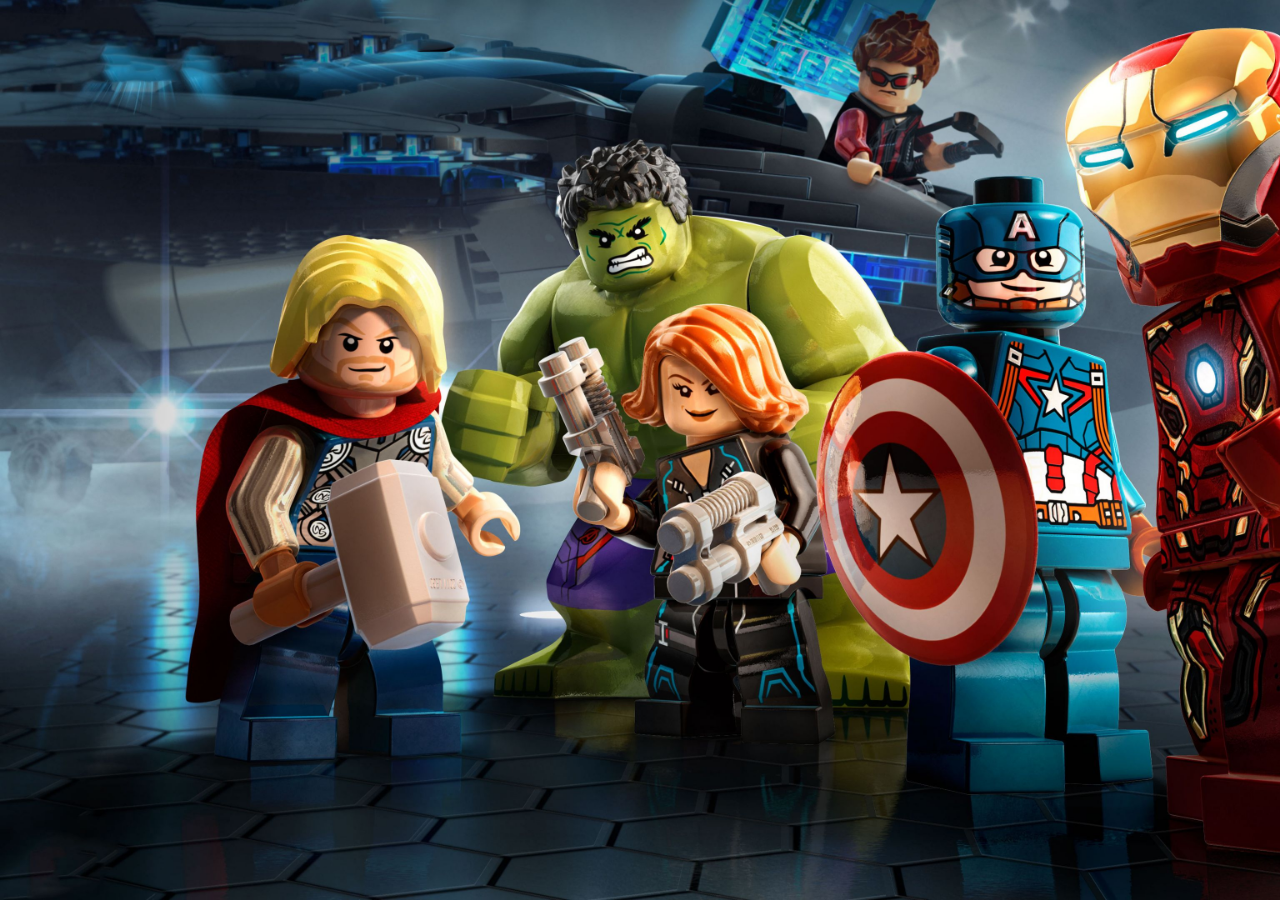
==== proyecto de html/DC.html @ f08a68bf "Add files via upload" ====
<!DOCTYPE html>
<html lang="en">
<head>
    <meta charset="UTF-8">
    <meta name="viewport" content="width=device-width, initial-scale=1.0">
    <title>DC</title>
        <style>
        body {   

            background-image: url("imagenes de proyecto/2iZC3k.jpg");
            background-size: cover;
            background-attachment: fixed;
            background-repeat: no-repeat;
            color: rgb(255, 0, 0);
            font-family: Arial, sans-serif;
            text-align: center;
        }
    </style>
</head>
<body>
    </body>
</html>
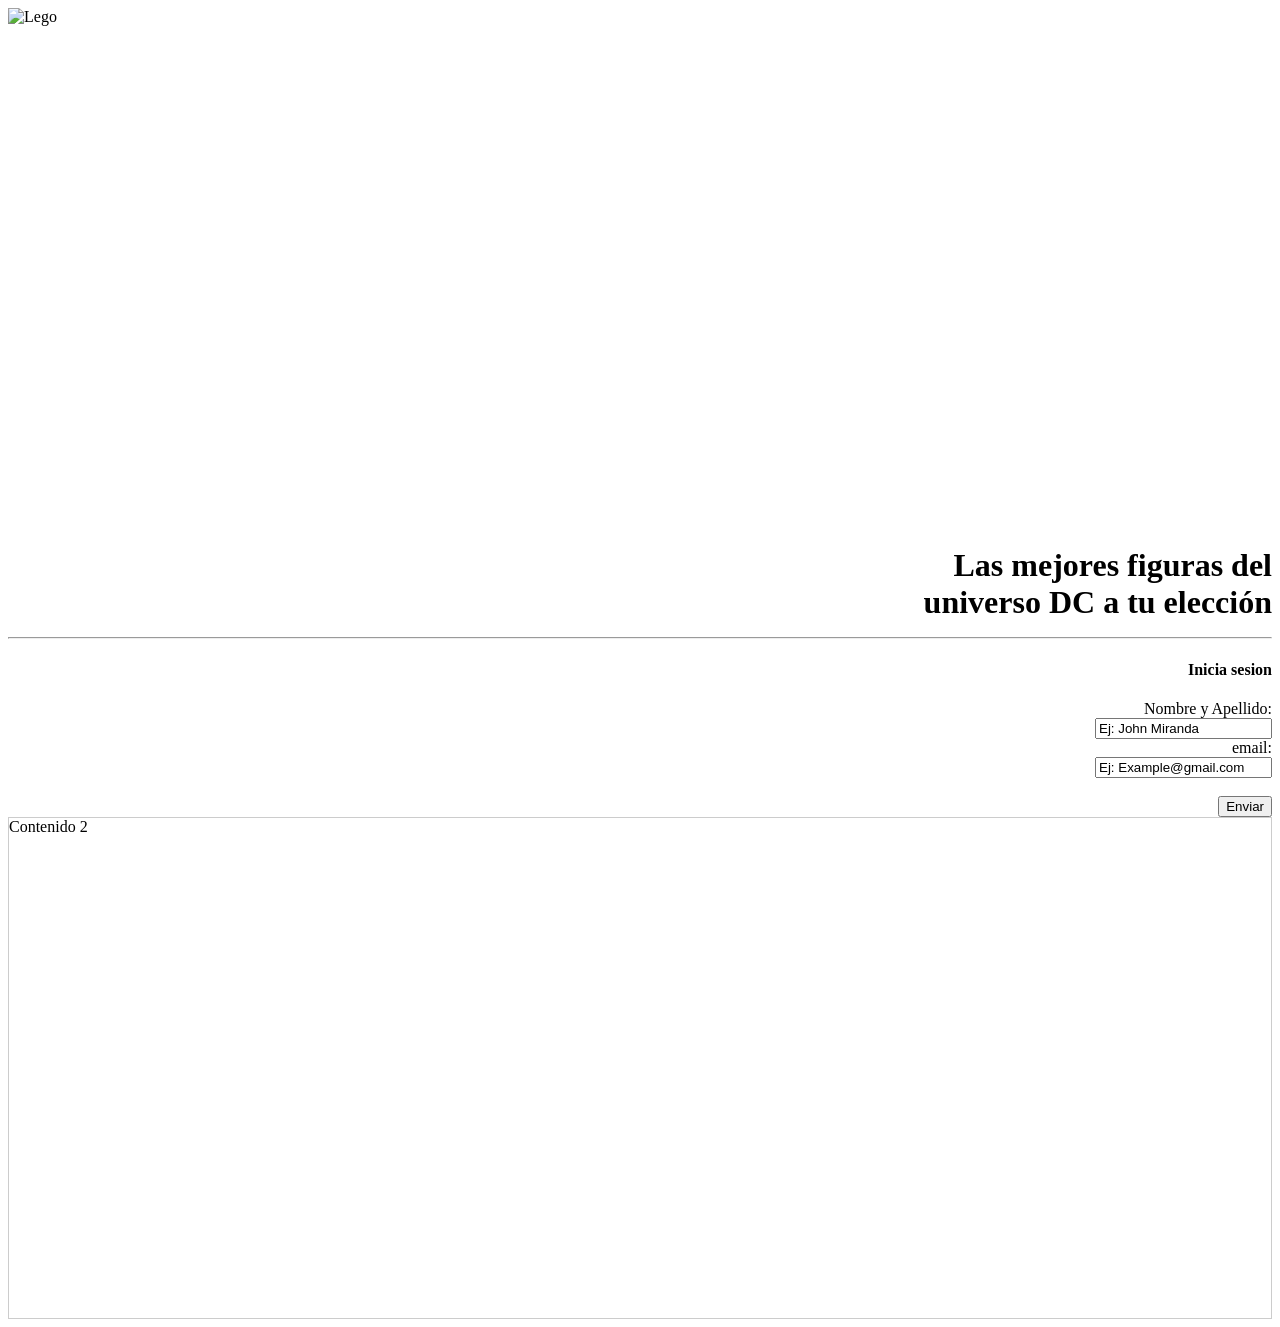
==== commit dc0884eb: "Add files via upload" ====
--- a/proyecto de html/DC.html
+++ b/proyecto de html/DC.html
@@ -5,18 +5,53 @@
     <meta name="viewport" content="width=device-width, initial-scale=1.0">
     <title>DC</title>
         <style>
-        body {   
+            .fondo-uno{
+                background-image: url("imagenes de proyecto/DC/superVillanoscollab.avif");
+                background-size: cover;
+                height: 500px;
+                color: white;
+                filter: blur(2px);
+                
+            }
+            .fondo-dos{
+                background-color: white;
+                background-size: cover;
+                height: 500px;
+                border: 1px solid #ccc;
+            }
 
-            background-image: url("imagenes de proyecto/2iZC3k.jpg");
-            background-size: cover;
-            background-attachment: fixed;
-            background-repeat: no-repeat;
-            color: rgb(255, 0, 0);
-            font-family: Arial, sans-serif;
-            text-align: center;
-        }
     </style>
 </head>
 <body>
+    <nav><img style="text-align: center;" src="imagenes de proyecto/lego-logo.png" 
+            alt="Lego" 
+            width="35" height="30"
+            title="lego"/></nav>
+
+    <div class="fondo-uno"></div>
+    <div>
+    </div>
+
+    <div class="borde h1"> <h1 style="text-align: right;">
+                Las mejores figuras del <br>
+                universo DC a tu elección<hr>
+
+                
+                <h4 style="text-align: right;">Inicia sesion</h4>
+                <form style="text-align: right; border: 10px;" action="/action_page.php">
+                    <label for="fname">Nombre y Apellido:</label><br>
+                    <input type="text" id="fname" name="fname" value="Ej: John Miranda"><br>
+
+                    <label for="lname">email:</label><br>
+                    <input type="text" id="lname" name="lname" value="Ej: Example@gmail.com"><br><br>
+
+                    <button type="submit">Enviar</button>
+                </form>
+            
+            
+            </h1></div>
+
+    <div class="fondo-dos">Contenido 2</div>
+
     </body>
 </html>
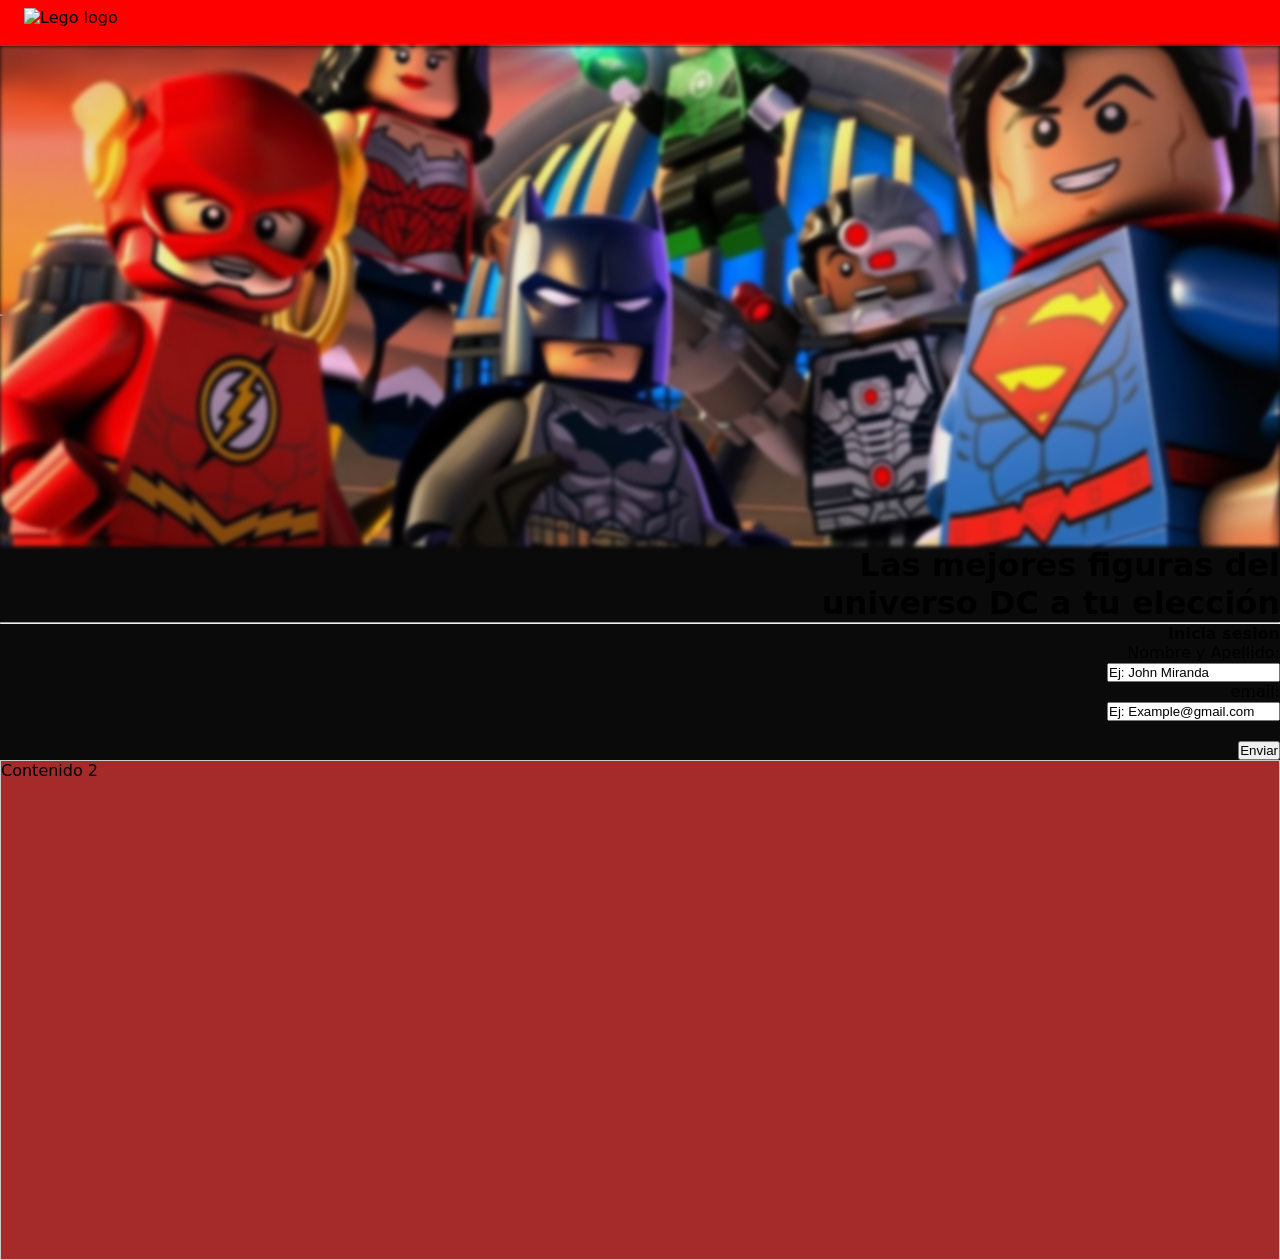
==== commit 5a62ad15: "Add files via upload" ====
--- a/proyecto de html/DC.html
+++ b/proyecto de html/DC.html
@@ -1,36 +1,27 @@
 <!DOCTYPE html>
 <html lang="en">
 <head>
+    <link rel="stylesheet"  href="robert.css">
     <meta charset="UTF-8">
     <meta name="viewport" content="width=device-width, initial-scale=1.0">
     <title>DC</title>
-        <style>
-            .fondo-uno{
-                background-image: url("imagenes de proyecto/DC/superVillanoscollab.avif");
-                background-size: cover;
-                height: 500px;
-                color: white;
-                filter: blur(2px);
-                
-            }
-            .fondo-dos{
-                background-color: white;
-                background-size: cover;
-                height: 500px;
-                border: 1px solid #ccc;
-            }
-
-    </style>
 </head>
 <body>
-    <nav><img style="text-align: center;" src="imagenes de proyecto/lego-logo.png" 
-            alt="Lego" 
-            width="35" height="30"
-            title="lego"/></nav>
+    <nav>
+    <div class="nav">
+    <img src="imagenes de proyecto/legoLogo.png" alt="Lego logo" class="logo-nav"></div></nav>
 
-    <div class="fondo-uno"></div>
-    <div>
-    </div>
+    <section class="hero">
+        <div class="blur-background"></div>
+
+        <div class="herp-content">
+            
+            Las mejores Figuritas del <br>
+            universo DC a tu eleccion
+            <hr class="custom-hr">
+        </div>
+
+    </section>
 
     <div class="borde h1"> <h1 style="text-align: right;">
                 Las mejores figuras del <br>
--- a/proyecto de html/robert.css
+++ b/proyecto de html/robert.css
@@ -0,0 +1,71 @@
+*{
+    margin: 0;
+    padding: 0;
+    box-sizing: border-box;
+}
+
+body{
+    font-family:system-ui, -apple-system, BlinkMacSystemFont, 'Segoe UI', Roboto, Oxygen, Ubuntu, Cantarell, 'Open Sans', 'Helvetica Neue', sans-serif;
+    background-color:  #0a0a0a;
+}
+
+/* Barra de navegacion*/
+nav{
+background-color: red;
+width: 100%; 
+padding: 8px 24px;
+display: flex;
+align-items: center;
+justify-content: flex-start ;
+box-shadow: 0 2px 8px rgba(0,0,0,0.2);
+}
+
+/* css del logo de la esquina izquierda */
+.logo-nav{
+    width: auto;
+    height: 30px;
+    max-width: 100px;
+    display: block;
+    object-fit: contain;
+}
+
+.hero{
+    position: relative;
+    width: 100%;
+    height: 500px;
+    display: flex;
+    align-items: center;
+
+}
+.hero-content{
+    position: relative;
+    width: 100%;
+    max-width: 680px;
+    margin-left: auto;
+    margin-right: 5%;
+    background-color: transparent;
+    text-align: right;
+    color: #ffffff;
+    backdrop-filter: blur(opx);
+    border-radius: 12px;
+
+}
+
+.blur-background{
+    position: absolute;
+    top: 0;
+    left: 0;
+    width: 100%;
+    height: 100%;
+    background-image: url("imagenes de proyecto/thumb-1920-806420.jpg");
+    background-size: cover;
+    background-position: 30%;
+    filter: blur(2px);
+}
+
+.fondo-dos{
+background-color: brown;
+background-size: cover;
+height: 500px;
+border: 1px solid #ccc;
+}
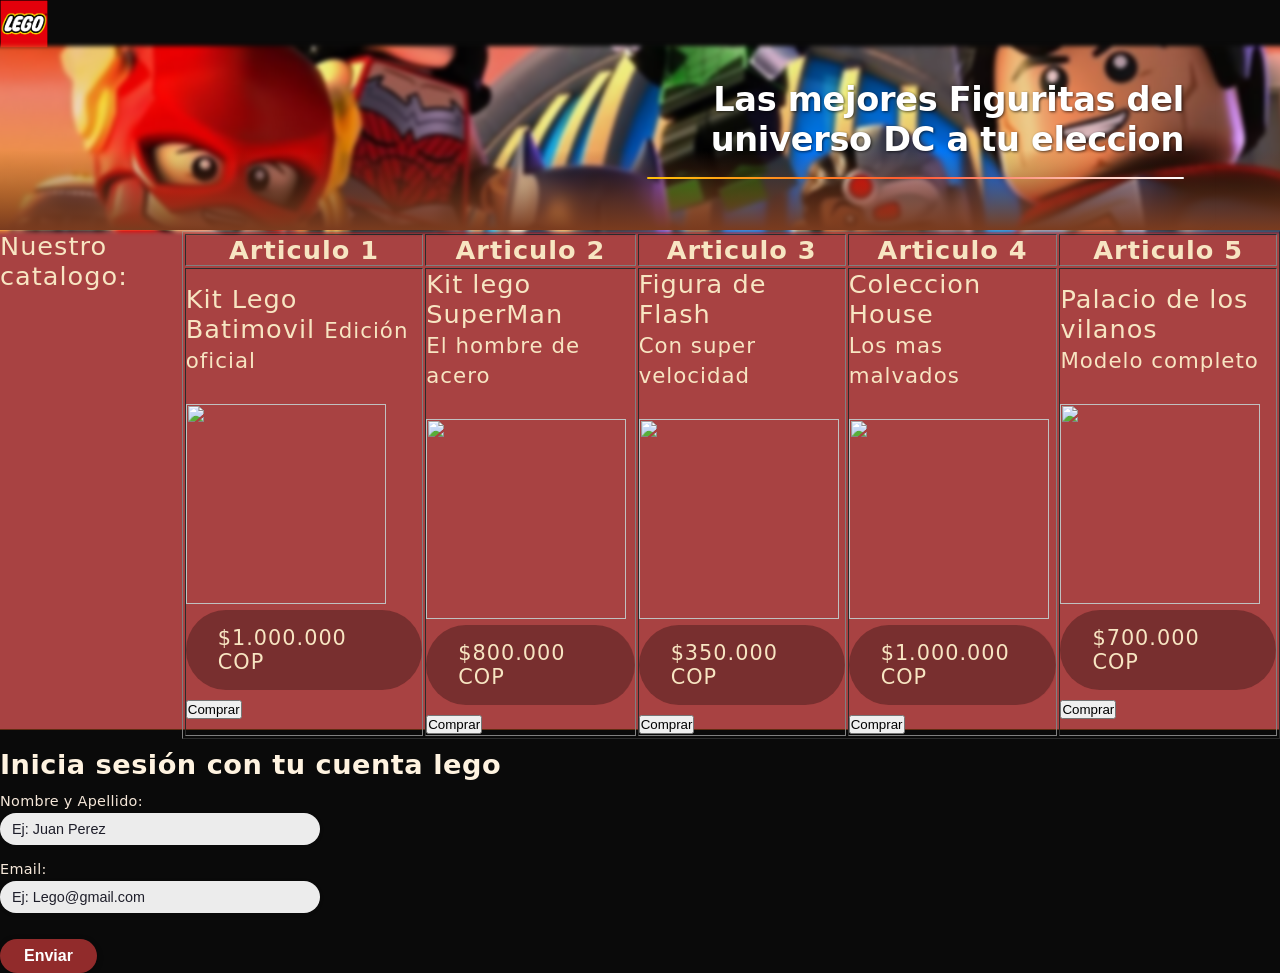
==== commit 04406d22: "Add files via upload" ====
--- a/proyecto de html/DC.html
+++ b/proyecto de html/DC.html
@@ -14,35 +14,135 @@
     <section class="hero">
         <div class="blur-background"></div>
 
-        <div class="herp-content">
-            
-            Las mejores Figuritas del <br>
+        <div class="hero-content">
+            <h1 class="main-heading"> 
+                Las mejores Figuritas del <br>
             universo DC a tu eleccion
             <hr class="custom-hr">
+            </h1>
         </div>
+    </section> 
+    <div class="fondo-dos"> Nuestro catalogo:
+        <div class="contenido-dos p">
+            <table width="100%" border="1">
 
-    </section>
+        <thead>
+            <tr>
+                <th class="producto">Articulo 1</th>
+                <th class="producto">Articulo 2</th>
+                <th class="producto">Articulo 3</th>
+                <th class="producto">Articulo 4</th>
+                <th class="producto">Articulo 5</th>
+            </tr>
+        </thead>
+        <tbody>
+            <tr>
+                <td class="producto">
+                    Kit Lego Batimovil
+                    <small>Edición oficial</small><br><br>
 
-    <div class="borde h1"> <h1 style="text-align: right;">
-                Las mejores figuras del <br>
-                universo DC a tu elección<hr>
+                    <img src="imagenes de proyecto/Lego De batman.webp" width="200" height="200">
 
+                    <p class="precio">
+                        $1.000.000 COP <br>
+                        
+                    </p>
+
+                    <button onclick="comprar('Lego Batimovil')">
+                        Comprar
+                    </button>
+
+                </td>
+                <td class="producto">
+                    Kit lego SuperMan <br>
+                    <small>El hombre de acero</small><br><br>
+
+                    <img src="imagenes de proyecto/Lego De Superman.jpg" width="200" height="200">
+
+                    <p class="precio">
+                        $800.000 COP <br>
+                       
+                    </p>
+
+                    <button onclick="comprar('Kit lego SuperMan')">
+                        Comprar
+                    </button>
+
+                </td>
+
+                <td class="producto">
+                    Figura de Flash <br>
+                    <small>Con super velocidad</small><br><br>
+
+                    <img src="imagenes de proyecto/Lego De Flash.avif" width="200" height="200">
+
+                    <p class="precio">
+                        $350.000 COP
+                    </p>
+
+                    <button onclick="comprar('Figura de Flash')">
+                        Comprar
+                    </button>
+
+                </td>
+
+                <td class="producto">
+                    Coleccion House<br>
+                    <small>Los mas malvados</small><br><br>
+
+                    <img src="imagenes de proyecto/Lego Universo Dc.webp" width="200" height="200">
+
+                    <p class="precio">
+                        $1.000.000 COP
+                    </p>
+
+                    <button onclick="comprar('Coleccion House')">
+                        Comprar
+                    </button>
+
+                </td>
+
+                <td class="producto">
+                    Palacio de los vilanos <br>
+                    <small>Modelo completo</small><br><br>
+
+                    <img src="imagenes de proyecto/lego Villanos.jpg" width="200" height="200">
+                    <p class="precio">
+                        $700.000 COP
+                    </p>
+
+                    <button onclick="comprar(' Palacio de los vilanos')">
+                        Comprar
+                    </button>
+
+                </td>
+
+            </tr>
+
+        </tbody>
+
+    </table>
+        </div>
+        
+        
+    </div>
+
+    <h4 class="login-title">Inicia sesión con tu cuenta lego</h4>
+            
+    <!-- Formulario -->
+    <form action="/action_page.php" method="post" class="login-form">
+    <div class="form-group">
+        <label for="fullname">Nombre y Apellido:</label>
+        <input type="text" id="fullname" name="fullname" value="Ej: Juan Perez">
+    </div>
                 
-                <h4 style="text-align: right;">Inicia sesion</h4>
-                <form style="text-align: right; border: 10px;" action="/action_page.php">
-                    <label for="fname">Nombre y Apellido:</label><br>
-                    <input type="text" id="fname" name="fname" value="Ej: John Miranda"><br>
-
-                    <label for="lname">email:</label><br>
-                    <input type="text" id="lname" name="lname" value="Ej: Example@gmail.com"><br><br>
-
-                    <button type="submit">Enviar</button>
-                </form>
-            
-            
-            </h1></div>
-
-    <div class="fondo-dos">Contenido 2</div>
+    <div class="form-group">
+        <label for="email">Email:</label>
+        <input type="email" id="email" name="email" value="Ej: Lego@gmail.com">
+    </div>
+        <button type="submit" class="submit-btn">Enviar</button>
+    </form>
+    </div>
 
     </body>
 </html>
--- a/proyecto de html/robert.css
+++ b/proyecto de html/robert.css
@@ -1,71 +1,268 @@
-*{
-    margin: 0;
-    padding: 0;
-    box-sizing: border-box;
-}
-
-body{
-    font-family:system-ui, -apple-system, BlinkMacSystemFont, 'Segoe UI', Roboto, Oxygen, Ubuntu, Cantarell, 'Open Sans', 'Helvetica Neue', sans-serif;
-    background-color:  #0a0a0a;
-}
-
-/* Barra de navegacion*/
-nav{
-background-color: red;
-width: 100%; 
-padding: 8px 24px;
-display: flex;
-align-items: center;
-justify-content: flex-start ;
-box-shadow: 0 2px 8px rgba(0,0,0,0.2);
-}
-
-/* css del logo de la esquina izquierda */
-.logo-nav{
-    width: auto;
-    height: 30px;
-    max-width: 100px;
-    display: block;
-    object-fit: contain;
-}
-
-.hero{
-    position: relative;
-    width: 100%;
-    height: 500px;
-    display: flex;
-    align-items: center;
-
-}
-.hero-content{
-    position: relative;
-    width: 100%;
-    max-width: 680px;
-    margin-left: auto;
-    margin-right: 5%;
-    background-color: transparent;
-    text-align: right;
-    color: #ffffff;
-    backdrop-filter: blur(opx);
-    border-radius: 12px;
-
-}
-
-.blur-background{
-    position: absolute;
-    top: 0;
-    left: 0;
-    width: 100%;
-    height: 100%;
-    background-image: url("imagenes de proyecto/thumb-1920-806420.jpg");
-    background-size: cover;
-    background-position: 30%;
-    filter: blur(2px);
-}
-
-.fondo-dos{
-background-color: brown;
-background-size: cover;
-height: 500px;
-border: 1px solid #ccc;
+/* ========== RESET Y ESTILOS BASE ========== */
+* {
+    margin: 0;
+    padding: 0;
+    box-sizing: border-box;
+}
+
+body {
+    font-family: system-ui, 'Segoe UI', 'Roboto', 'Helvetica Neue', sans-serif;
+    background-color: #0a0a0a;   /* fondo neutro por si asoma algo */
+}
+
+/* ========== BARRA DE NAVEGACIÓN: FONDO ROJO COMPLETO, LOGO PEQUEÑO ========== */
+.navbar {
+    background-color: #e60000;     /* rojo intenso en toda la línea horizontal */
+    width: 100%;
+    padding: 8px 24px;
+    display: flex;
+    align-items: center;
+    justify-content: flex-start;    /* logo pegado a la izquierda (esquina arriba) */
+    box-shadow: 0 2px 8px rgba(0, 0, 0, 0.2);
+}
+
+/* Logo pequeño en la esquina superior izquierda */
+.logo-nav {
+    width: auto;
+    height: 48px;          /* tamaño reducido pero proporcionado */
+    max-width: 120px;
+    display: block;
+    object-fit: contain;
+    transition: transform 0.2s ease;
+}
+
+.logo-nav:hover {
+    transform: scale(1.02);
+}
+
+/* ========== SECCIÓN HERO: IMAGEN BORROSA + TEXTO NÍTIDO (sobrepuesto) ========== */
+.hero {
+    position: relative;
+}
+.hero::after{
+    content: '';
+    position: absolute;
+    bottom: 0;
+    left: 0;
+    width: 100%;
+    height: 80px;          /* altura consistente con el antiguo .fondo-uno */
+    background: linear-gradient(
+        to bottom,
+        rgba(0, 0, 0, 0), #7a3b1e
+    );
+}
+
+/* Capa de fondo con imagen + desenfoque (único elemento borroso) */
+.blur-background {
+    position: absolute;
+    top: 0;
+    left: 0;
+    width: 100%;
+    height: 100%;
+    background-image: url('imagenes de proyecto/thumb-1920-806420.jpg');
+    background-size: cover;
+    background-position: center 30%;
+    background-repeat: no-repeat;
+    filter: blur(2px);           /* solo el fondo se ve borroso, como pedías */
+    z-index: 0;
+    transform: scale(1.02);      /* pequeña corrección para evitar bordes blancos por blur */
+}
+
+/* Contenedor del texto (sin blur, completamente nítido, sobrepuesto al fondo) */
+.hero-content {
+    position: relative;
+    z-index: 2;
+    width: 100%;
+    max-width: 680px;
+    margin-left: auto;           /* empuja el contenido hacia la derecha (text-align: right) */
+    margin-right: 5%;
+    padding: 2rem 2rem 2rem 1rem;
+    background-color: transparent;  /* sin fondo extra, solo texto sobre la imagen */
+    text-align: right;
+    color: #ffffff;
+    text-shadow: 1px 1px 3px rgba(0, 0, 0, 0.65);  /* mejora legibilidad sin afectar nitidez */
+    backdrop-filter: blur(0px);   /* explícito: nada de blur en el texto */
+    border-radius: 12px;
+}
+
+/* Título principal */
+.main-heading {
+    font-size: 2.1rem;
+    font-weight: 800;
+    letter-spacing: -0.3px;
+    line-height: 1.2;
+    margin-bottom: 0.75rem;
+    color: white;
+}
+
+/* Línea decorativa (hr) personalizada */
+.custom-hr {
+    margin: 1rem 0 1.2rem 0;
+    border: 0;
+    height: 2px;
+    background: linear-gradient(90deg, #ffc107, #ff5733, #ffffff);
+    width: 85%;
+    margin-left: auto;           /* alineado a la derecha para mantener armonía */
+    border-radius: 4px;
+}
+
+/* Título del formulario */
+.login-title {
+    font-size: 1.7rem;
+    font-weight: 600;
+    margin: 1.2rem 0 0.8rem 0;
+    color: #fff3e0;
+    letter-spacing: 0.5px;
+}
+
+/* ========== ESTILOS DEL FORMULARIO (nítido, sin herencia de blur) ========== */
+.login-form {
+    margin-top: 0.5rem;
+}
+
+.form-group {
+    margin-bottom: 1rem;
+}
+
+.form-group label {
+    display: block;
+    font-weight: 500;
+    font-size: 0.9rem;
+    margin-bottom: 4px;
+    color: #f5e7d9;
+    letter-spacing: 0.3px;
+}
+
+.form-group input {
+    width: 100%;
+    max-width: 320px;
+    padding: 8px 12px;
+    border: none;
+    border-radius: 30px;
+    background-color: rgba(255, 255, 255, 0.92);
+    font-size: 0.9rem;
+    color: #1e1e2a;
+    transition: all 0.2s;
+    box-shadow: 0 1px 4px rgba(0,0,0,0.1);
+}
+
+.form-group input:focus {
+    outline: none;
+    background-color: white;
+    box-shadow: 0 0 0 2px #ffb347;
+}
+
+/* Botón de envío */
+.submit-btn {
+    background-color: #912b2b;
+    border: none;
+    padding: 8px 24px;
+    font-size: 1rem;
+    font-weight: bold;
+    color: white;
+    border-radius: 40px;
+    cursor: pointer;
+    transition: background 0.2s, transform 0.1s;
+    margin-top: 10px;
+    box-shadow: 0 2px 6px rgba(0,0,0,0.3);
+}
+
+.submit-btn:hover {
+    background-color: #c41e1e;
+    transform: scale(0.98);
+}
+
+.submit-btn:active {
+    transform: scale(0.96);
+}
+
+/* ========== SEGUNDO FONDO: fondo-dos (color marrón, separador visual) ========== */
+.fondo-dos {
+    background-color: rgb(168, 66, 66);   /* marrón robusto */
+    background-size: cover;
+    height: 500px;
+    width: 100%;
+    border-top: 1px solid #d9a066;
+    border-bottom: 1px solid #5e2c12;
+    display: flex;
+    justify-content: center;
+    font-size: 1.6rem;
+    font-weight: 500;
+    color: #f7e5c2;
+    letter-spacing: 1px;
+}
+
+.contenido-dos p {
+    background-color: rgba(0,0,0,0.25);
+    padding: 1rem 2rem;
+    border-radius: 60px;
+    backdrop-filter: brightness(0.95);
+    font-size: 1.3rem;
+}
+
+/* ========== AJUSTES RESPONSIVOS ========== */
+@media (max-width: 780px) {
+    .hero {
+        height: auto;
+        min-height: 520px;
+        justify-content: center;
+    }
+    
+    .hero-content {
+        margin-right: 0;
+        margin-left: 0;
+        width: 90%;
+        text-align: center;
+        padding: 1.6rem;
+        background-color: rgba(0, 0, 0, 0.4);
+        border-radius: 28px;
+        backdrop-filter: blur(0px);
+    }
+    
+    .custom-hr {
+        margin-left: auto;
+        margin-right: auto;
+        width: 70%;
+    }
+    
+    .form-group input {
+        max-width: 100%;
+    }
+    
+    .main-heading {
+        font-size: 1.7rem;
+    }
+    
+    .login-title {
+        font-size: 1.4rem;
+    }
+    
+    .fondo-dos {
+        height: 380px;
+        font-size: 1.2rem;
+    }
+    
+    .logo-nav {
+        height: 40px;
+    }
+}
+
+@media (max-width: 480px) {
+    .hero-content {
+        width: 95%;
+        padding: 1.2rem;
+    }
+    
+    .main-heading {
+        font-size: 1.4rem;
+    }
+    
+    .submit-btn {
+        width: 100%;
+        max-width: 220px;
+    }
+    
+    .fondo-dos {
+        height: 300px;
+    }
 }
